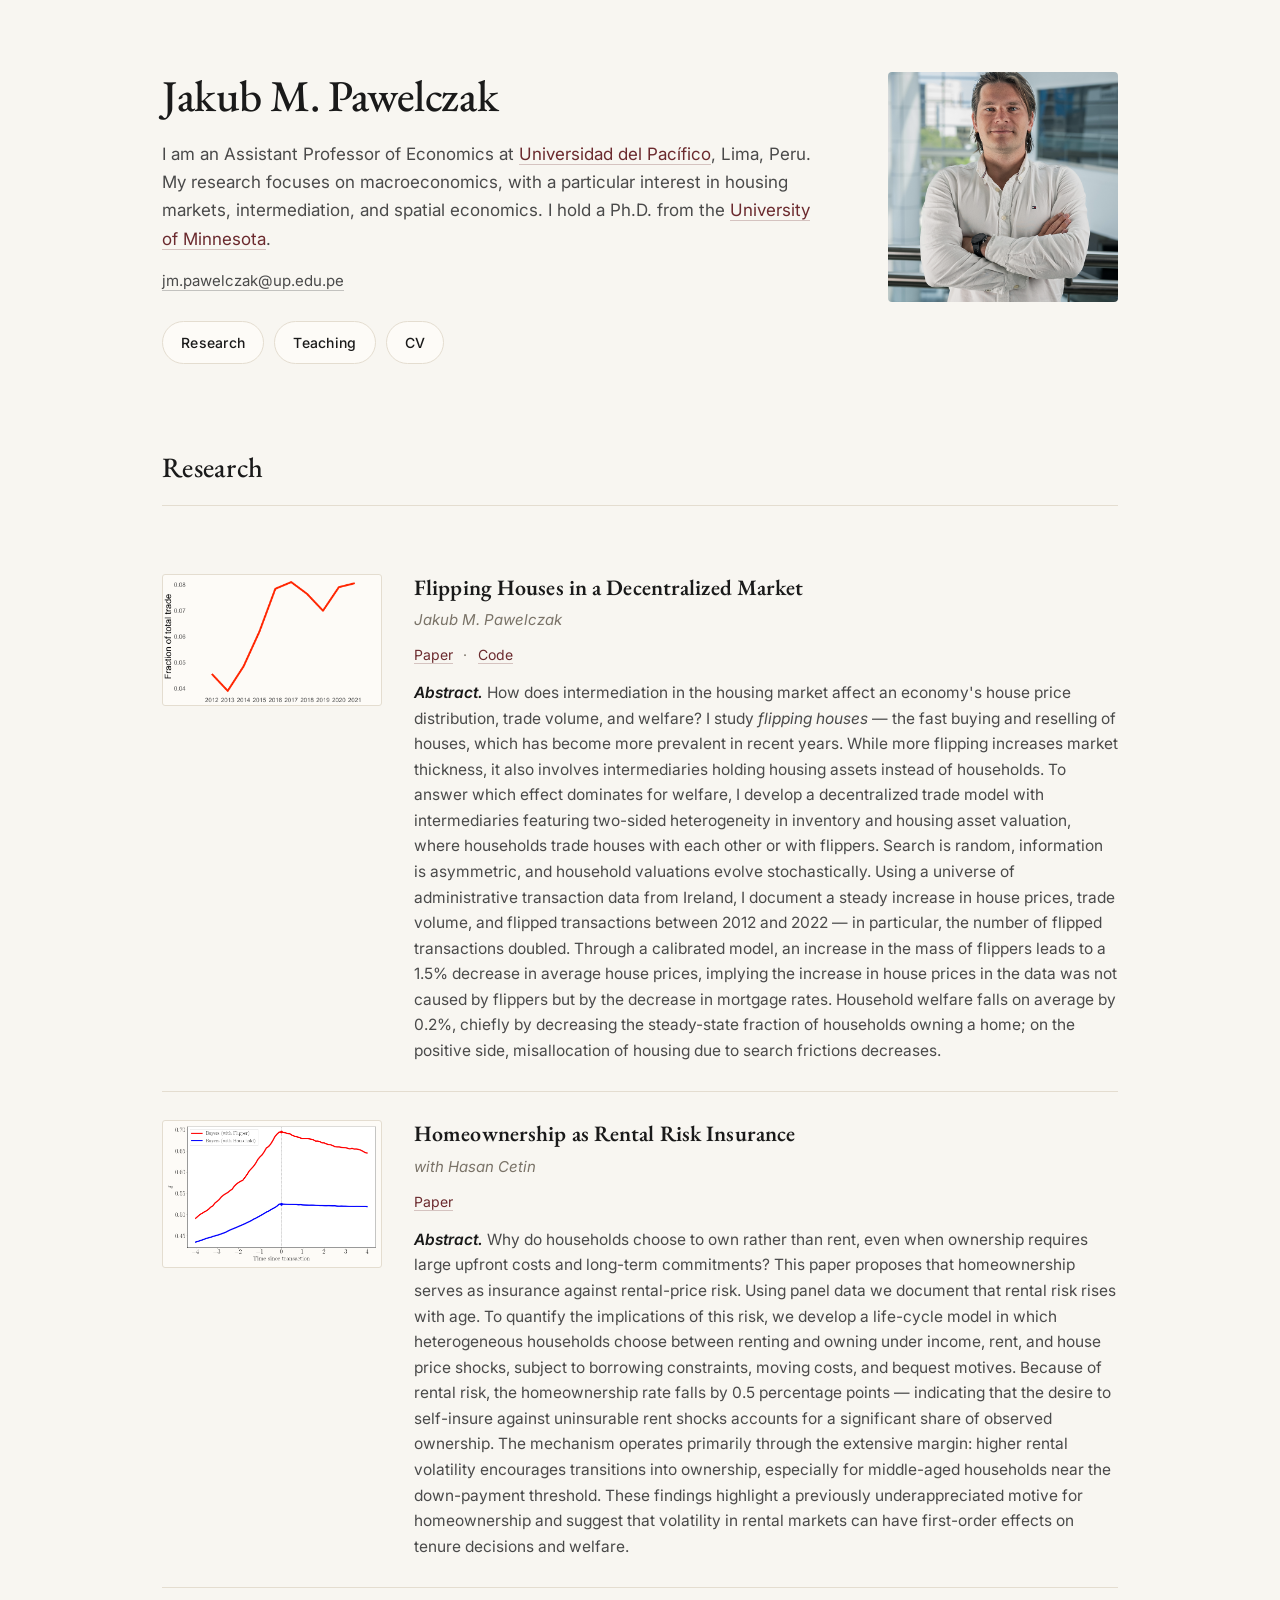
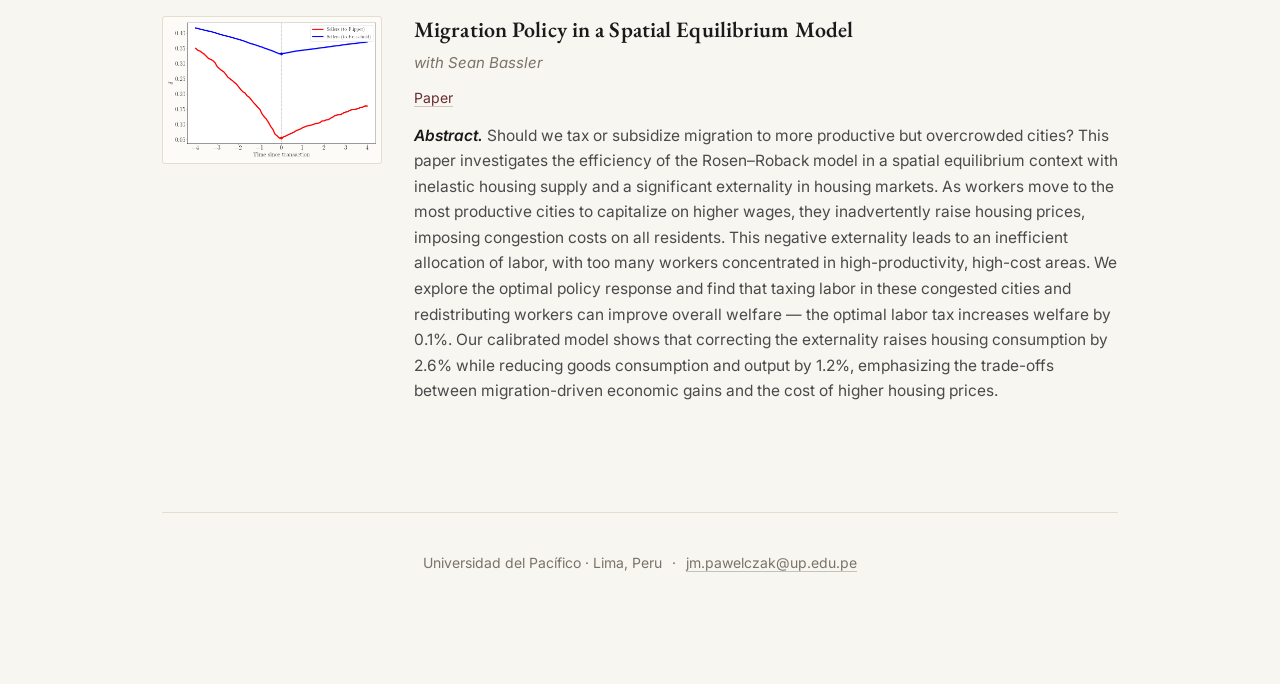
==== index.html @ a95be09c "Initial commit: professor-style redesign of jakubpawelczak.com" ====
<!DOCTYPE html>
<html lang="en">
<head>
    <meta charset="UTF-8">
    <meta http-equiv="X-UA-Compatible" content="IE=edge">
    <meta name="viewport" content="width=device-width, initial-scale=1.0">
    <title>Jakub M. Pawelczak</title>

    <meta name="description" content="Jakub M. Pawelczak — Assistant Professor of Economics at Universidad del Pacífico. Research in macroeconomics, housing, intermediation, and spatial economics.">
    <meta property="og:title" content="Jakub M. Pawelczak">
    <meta property="og:description" content="Assistant Professor of Economics at Universidad del Pacífico. Research in macroeconomics, housing, intermediation, and spatial economics.">
    <meta property="og:image" content="assets/figures/me.JPG">
    <meta property="og:url" content="https://www.jakubpawelczak.com">
    <meta property="og:type" content="website">
    <meta name="twitter:card" content="summary_large_image">

    <link rel="preconnect" href="https://fonts.googleapis.com">
    <link rel="preconnect" href="https://fonts.gstatic.com" crossorigin>
    <link href="https://fonts.googleapis.com/css2?family=EB+Garamond:ital,wght@0,400;0,500;0,600;1,400&family=Inter:wght@400;500;600;700&display=swap" rel="stylesheet">

    <link rel="stylesheet" href="assets/css/style.css">
</head>
<body>

<main class="page">

    <!-- ======= HEADER: bio + photo + nav buttons ======= -->
    <header class="hero">
        <div class="hero-text">
            <h1 class="name">Jakub M. Pawelczak</h1>
            <p class="bio">
                I am an Assistant Professor of Economics at
                <a href="https://www.up.edu.pe/" target="_blank" rel="noopener">Universidad del Pacífico</a>,
                Lima, Peru.
                My research focuses on macroeconomics, with a particular interest in housing markets,
                intermediation, and spatial economics. I hold a Ph.D. from the
                <a href="https://cla.umn.edu/economics" target="_blank" rel="noopener">University of Minnesota</a>.
            </p>
            <p class="contact">
                <a href="mailto:jm.pawelczak@up.edu.pe">jm.pawelczak@up.edu.pe</a>
            </p>

            <nav class="nav">
                <a href="#research" class="nav-btn">Research</a>
                <a href="teaching/" class="nav-btn">Teaching</a>
                <a href="cv/Jakub Pawelczak-CV-10-2024.pdf" target="_blank" rel="noopener" class="nav-btn">CV</a>
            </nav>
        </div>

        <div class="hero-photo">
            <img src="assets/figures/me.JPG" alt="Portrait of Jakub M. Pawelczak">
        </div>
    </header>


    <!-- ======= RESEARCH ======= -->
    <section id="research" class="research">
        <h2 class="section-heading">Research</h2>

        <!-- Paper 1 -->
        <article class="paper">
            <div class="paper-thumb">
                <a href="papers/Flippers.pdf" target="_blank" rel="noopener">
                    <img src="assets/figures/papers/flippers.png" alt="Flipped transactions in Ireland, 2012–2021">
                </a>
            </div>
            <div class="paper-body">
                <h3 class="paper-title">
                    <a href="papers/Flippers.pdf" target="_blank" rel="noopener">
                        Flipping Houses in a Decentralized Market
                    </a>
                </h3>
                <p class="paper-authors">Jakub M. Pawelczak</p>
                <p class="paper-links">
                    <a href="papers/Flippers.pdf" target="_blank" rel="noopener">Paper</a>
                    <span class="sep">·</span>
                    <a href="https://github.com/qbapawelczak/FLIPPERS" target="_blank" rel="noopener">Code</a>
                </p>
                <p class="paper-abstract">
                    <span class="abs-label">Abstract.</span>
                    How does intermediation in the housing market affect an economy's house price distribution,
                    trade volume, and welfare? I study <em>flipping houses</em> — the fast buying and reselling of
                    houses, which has become more prevalent in recent years. While more flipping increases market
                    thickness, it also involves intermediaries holding housing assets instead of households. To
                    answer which effect dominates for welfare, I develop a decentralized trade model with
                    intermediaries featuring two-sided heterogeneity in inventory and housing asset valuation,
                    where households trade houses with each other or with flippers. Search is random, information
                    is asymmetric, and household valuations evolve stochastically. Using a universe of
                    administrative transaction data from Ireland, I document a steady increase in house prices,
                    trade volume, and flipped transactions between 2012 and 2022 — in particular, the number of
                    flipped transactions doubled. Through a calibrated model, an increase in the mass of flippers
                    leads to a 1.5% decrease in average house prices, implying the increase in house prices in the
                    data was not caused by flippers but by the decrease in mortgage rates. Household welfare falls
                    on average by 0.2%, chiefly by decreasing the steady-state fraction of households owning a
                    home; on the positive side, misallocation of housing due to search frictions decreases.
                </p>
            </div>
        </article>

        <!-- Paper 2 -->
        <article class="paper">
            <div class="paper-thumb">
                <a href="papers/Homeownership.pdf" target="_blank" rel="noopener">
                    <img src="assets/figures/papers/homeownership.png" alt="Placeholder figure for Homeownership as Rental Risk Insurance">
                </a>
            </div>
            <div class="paper-body">
                <h3 class="paper-title">
                    <a href="papers/Homeownership.pdf" target="_blank" rel="noopener">
                        Homeownership as Rental Risk Insurance
                    </a>
                </h3>
                <p class="paper-authors">with Hasan Cetin</p>
                <p class="paper-links">
                    <a href="papers/Homeownership.pdf" target="_blank" rel="noopener">Paper</a>
                </p>
                <p class="paper-abstract">
                    <span class="abs-label">Abstract.</span>
                    Why do households choose to own rather than rent, even when ownership requires large upfront
                    costs and long-term commitments? This paper proposes that homeownership serves as insurance
                    against rental-price risk. Using panel data we document that rental risk rises with age. To
                    quantify the implications of this risk, we develop a life-cycle model in which heterogeneous
                    households choose between renting and owning under income, rent, and house price shocks,
                    subject to borrowing constraints, moving costs, and bequest motives. Because of rental risk,
                    the homeownership rate falls by 0.5 percentage points — indicating that the desire to
                    self-insure against uninsurable rent shocks accounts for a significant share of observed
                    ownership. The mechanism operates primarily through the extensive margin: higher rental
                    volatility encourages transitions into ownership, especially for middle-aged households near
                    the down-payment threshold. These findings highlight a previously underappreciated motive for
                    homeownership and suggest that volatility in rental markets can have first-order effects on
                    tenure decisions and welfare.
                </p>
            </div>
        </article>

        <!-- Paper 3 -->
        <article class="paper">
            <div class="paper-thumb">
                <a href="papers/Migration.pdf" target="_blank" rel="noopener">
                    <img src="assets/figures/papers/migration.png" alt="Placeholder figure for Migration Policy in a Spatial Equilibrium Model">
                </a>
            </div>
            <div class="paper-body">
                <h3 class="paper-title">
                    <a href="papers/Migration.pdf" target="_blank" rel="noopener">
                        Migration Policy in a Spatial Equilibrium Model
                    </a>
                </h3>
                <p class="paper-authors">with Sean Bassler</p>
                <p class="paper-links">
                    <a href="papers/Migration.pdf" target="_blank" rel="noopener">Paper</a>
                </p>
                <p class="paper-abstract">
                    <span class="abs-label">Abstract.</span>
                    Should we tax or subsidize migration to more productive but overcrowded cities? This paper
                    investigates the efficiency of the Rosen–Roback model in a spatial equilibrium context with
                    inelastic housing supply and a significant externality in housing markets. As workers move to
                    the most productive cities to capitalize on higher wages, they inadvertently raise housing
                    prices, imposing congestion costs on all residents. This negative externality leads to an
                    inefficient allocation of labor, with too many workers concentrated in high-productivity,
                    high-cost areas. We explore the optimal policy response and find that taxing labor in these
                    congested cities and redistributing workers can improve overall welfare — the optimal labor
                    tax increases welfare by 0.1%. Our calibrated model shows that correcting the externality
                    raises housing consumption by 2.6% while reducing goods consumption and output by 1.2%,
                    emphasizing the trade-offs between migration-driven economic gains and the cost of higher
                    housing prices.
                </p>
            </div>
        </article>
    </section>


    <!-- ======= FOOTER ======= -->
    <footer class="footer">
        <p>
            Universidad del Pacífico · Lima, Peru
            <span class="sep">·</span>
            <a href="mailto:jm.pawelczak@up.edu.pe">jm.pawelczak@up.edu.pe</a>
        </p>
    </footer>

</main>

</body>
</html>
---- assets/css/style.css ----
/* ---------- tokens ---------- */
:root {
    --bg:          #f8f6f1;      /* warm off-white */
    --surface:     #fdfbf7;      /* slightly lighter card surface */
    --ink:         #1a1a1a;
    --ink-soft:    #4a4a4a;
    --muted:       #7a7368;
    --rule:        #e4ddd0;
    --accent:      #6b2a2e;      /* muted burgundy */
    --accent-hover:#8f3a3f;

    --serif:       "EB Garamond", "Iowan Old Style", "Apple Garamond", Georgia, serif;
    --sans:        "Inter", -apple-system, BlinkMacSystemFont, "Segoe UI", Helvetica, Arial, sans-serif;

    --maxw:        1020px;
}

/* ---------- reset ---------- */
*, *::before, *::after { box-sizing: border-box; }
html, body { margin: 0; padding: 0; }
img { max-width: 100%; height: auto; display: block; }

/* ---------- base ---------- */
body {
    background: var(--bg);
    color: var(--ink);
    font-family: var(--sans);
    font-size: 17px;
    line-height: 1.65;
    -webkit-font-smoothing: antialiased;
    -moz-osx-font-smoothing: grayscale;
}

a {
    color: var(--accent);
    text-decoration: none;
    border-bottom: 1px solid rgba(107, 42, 46, 0.25);
    transition: color 0.15s ease, border-color 0.15s ease;
}
a:hover {
    color: var(--accent-hover);
    border-bottom-color: var(--accent-hover);
}

.sep {
    color: var(--muted);
    margin: 0 0.45em;
    user-select: none;
}

/* ---------- layout ---------- */
.page {
    max-width: var(--maxw);
    margin: 0 auto;
    padding: 72px 32px 96px;
}

/* ---------- hero ---------- */
.hero {
    display: grid;
    grid-template-columns: 1fr 230px;
    gap: 56px;
    align-items: start;
    margin-bottom: 80px;
}

.hero-text .name {
    font-family: var(--serif);
    font-weight: 500;
    font-size: 44px;
    line-height: 1.1;
    margin: 0 0 20px 0;
    letter-spacing: -0.01em;
}

.bio {
    font-size: 17px;
    color: var(--ink-soft);
    margin: 0 0 16px 0;
    max-width: 60ch;
}

.contact {
    font-size: 15px;
    color: var(--muted);
    margin: 0 0 28px 0;
}
.contact a {
    color: var(--ink-soft);
    border-bottom-color: rgba(74, 74, 74, 0.3);
}
.contact a:hover {
    color: var(--accent);
    border-bottom-color: var(--accent);
}

.nav {
    display: flex;
    gap: 10px;
    flex-wrap: wrap;
}
.nav-btn {
    font-family: var(--sans);
    font-weight: 500;
    font-size: 14px;
    letter-spacing: 0.02em;
    padding: 9px 18px;
    border: 1px solid var(--rule);
    border-radius: 999px;
    background: var(--surface);
    color: var(--ink);
    transition: background 0.15s ease, border-color 0.15s ease, color 0.15s ease;
}
.nav-btn:hover {
    background: var(--ink);
    border-color: var(--ink);
    color: var(--bg);
}

.hero-photo {
    width: 230px;
}
.hero-photo img {
    width: 230px;
    height: 230px;
    object-fit: cover;
    border-radius: 4px;
    filter: grayscale(15%);
}

/* ---------- research ---------- */
.section-heading {
    font-family: var(--serif);
    font-weight: 500;
    font-size: 28px;
    margin: 0 0 40px 0;
    padding-bottom: 14px;
    border-bottom: 1px solid var(--rule);
    letter-spacing: 0.01em;
}

.paper {
    display: grid;
    grid-template-columns: 220px 1fr;
    gap: 32px;
    padding: 28px 0;
    border-bottom: 1px solid var(--rule);
}
.paper:last-child {
    border-bottom: none;
}

.paper-thumb img {
    width: 100%;
    border-radius: 3px;
    background: var(--surface);
    border: 1px solid var(--rule);
    transition: transform 0.2s ease, box-shadow 0.2s ease;
}
.paper-thumb a {
    display: block;
    border: none;
}
.paper-thumb a:hover img {
    transform: translateY(-2px);
    box-shadow: 0 6px 24px rgba(26, 26, 26, 0.08);
}

.paper-title {
    font-family: var(--serif);
    font-weight: 600;
    font-size: 22px;
    line-height: 1.3;
    margin: 0 0 6px 0;
    letter-spacing: 0.005em;
}
.paper-title a {
    color: var(--ink);
    border-bottom: none;
}
.paper-title a:hover {
    color: var(--accent);
}

.paper-authors {
    font-size: 15px;
    color: var(--muted);
    font-style: italic;
    margin: 0 0 10px 0;
}

.paper-links {
    font-size: 14px;
    margin: 0 0 14px 0;
}

.paper-abstract {
    font-size: 15.5px;
    line-height: 1.65;
    color: var(--ink-soft);
    margin: 0;
}
.abs-label {
    font-weight: 600;
    color: var(--ink);
    font-style: italic;
}

/* ---------- footer ---------- */
.footer {
    margin-top: 80px;
    padding-top: 24px;
    border-top: 1px solid var(--rule);
    color: var(--muted);
    font-size: 14px;
    text-align: center;
}
.footer a {
    color: var(--muted);
    border-bottom-color: rgba(122, 115, 104, 0.4);
}
.footer a:hover {
    color: var(--accent);
    border-bottom-color: var(--accent);
}

/* ---------- responsive ---------- */
@media (max-width: 720px) {
    .page {
        padding: 48px 22px 72px;
    }
    .hero {
        grid-template-columns: 1fr;
        gap: 28px;
    }
    .hero-photo {
        width: 140px;
        order: -1;
    }
    .hero-photo img {
        width: 140px;
        height: 140px;
    }
    .hero-text .name {
        font-size: 34px;
    }
    .paper {
        grid-template-columns: 1fr;
        gap: 18px;
    }
    .paper-thumb {
        max-width: 280px;
    }
    .section-heading {
        font-size: 24px;
    }
}
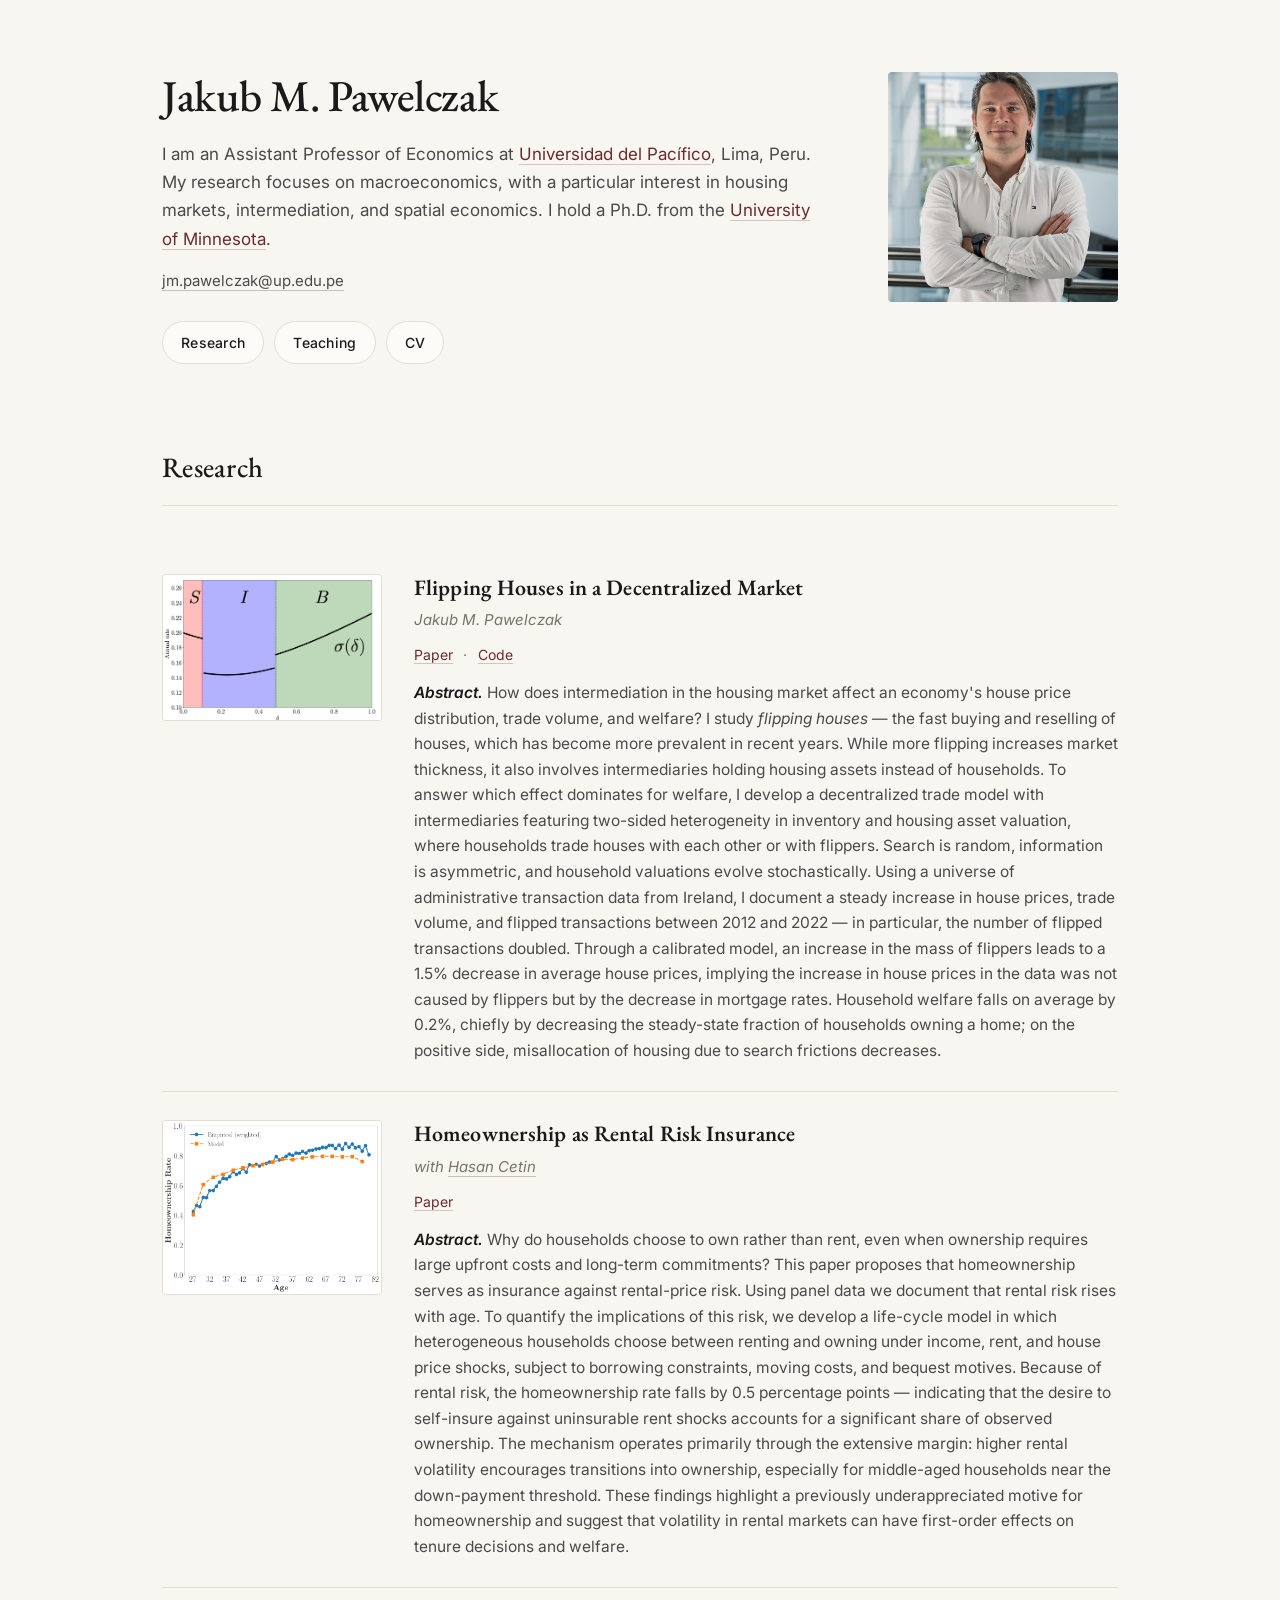
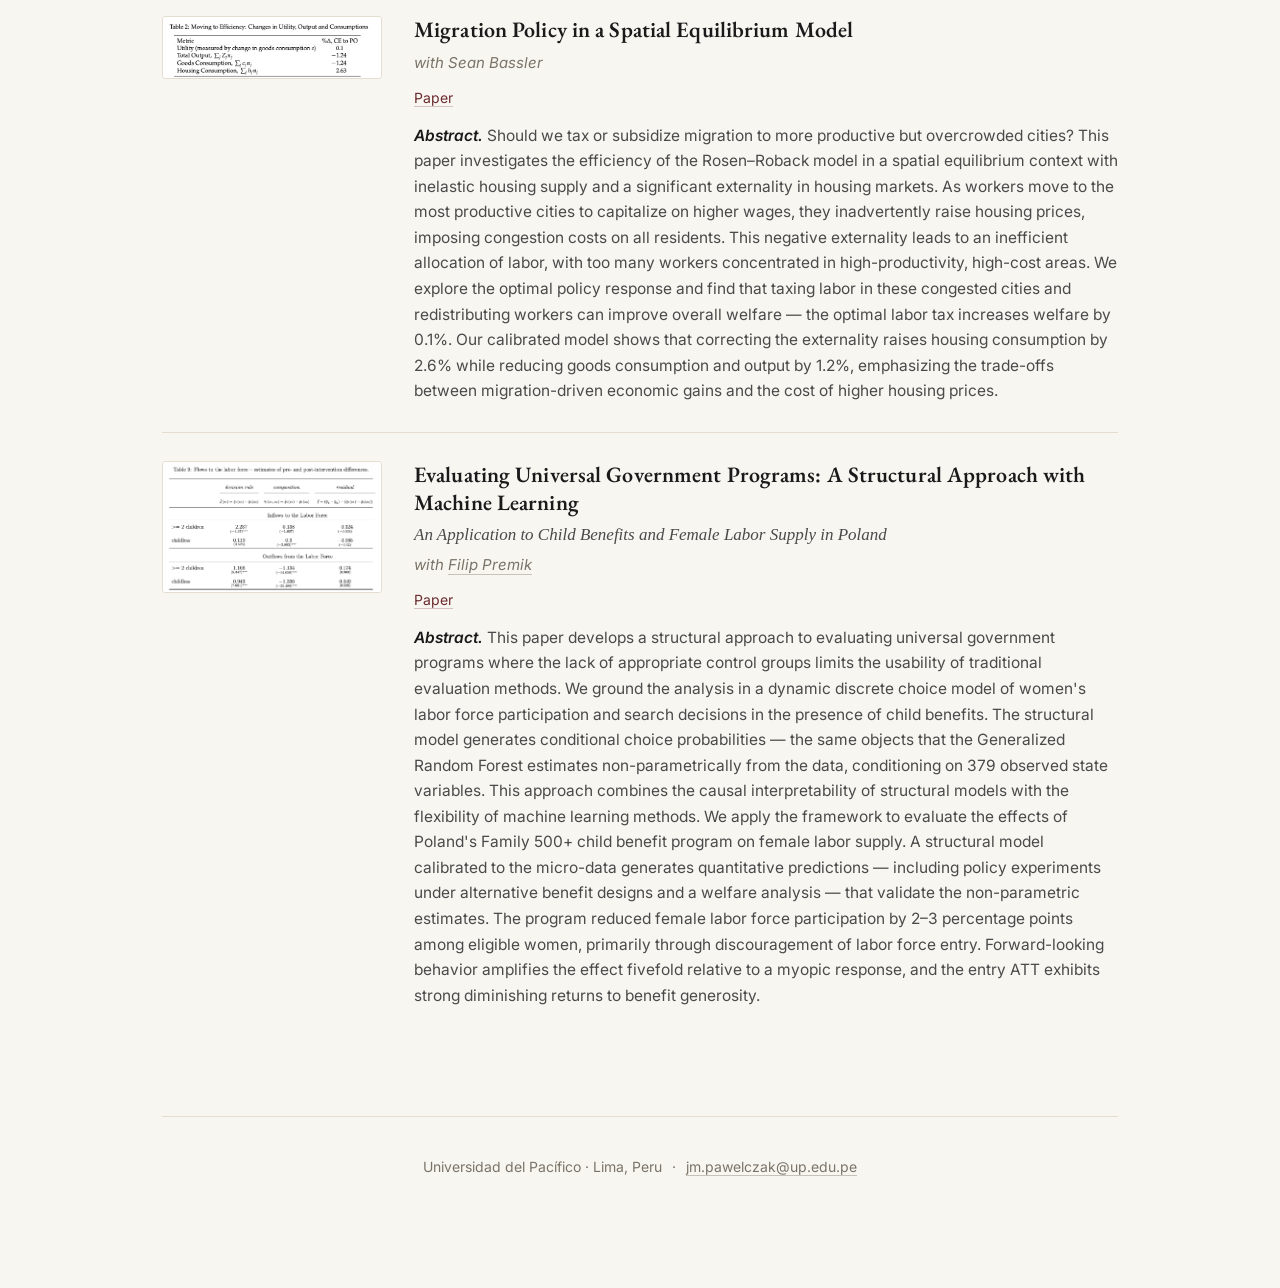
==== commit 569a1e0d: "Add Family 500+ paper; update flippers/homeownership/family500 figures; link coauthor sites" ====
--- a/index.html
+++ b/index.html
@@ -101,7 +101,7 @@
         <article class="paper">
             <div class="paper-thumb">
                 <a href="papers/Homeownership.pdf" target="_blank" rel="noopener">
-                    <img src="assets/figures/papers/homeownership.png" alt="Placeholder figure for Homeownership as Rental Risk Insurance">
+                    <img src="assets/figures/papers/homeownership.png" alt="Figure for Homeownership as Rental Risk Insurance">
                 </a>
             </div>
             <div class="paper-body">
@@ -110,7 +110,7 @@
                         Homeownership as Rental Risk Insurance
                     </a>
                 </h3>
-                <p class="paper-authors">with Hasan Cetin</p>
+                <p class="paper-authors">with <a href="https://www.hasancetin.net/" target="_blank" rel="noopener">Hasan Cetin</a></p>
                 <p class="paper-links">
                     <a href="papers/Homeownership.pdf" target="_blank" rel="noopener">Paper</a>
                 </p>
@@ -167,6 +167,45 @@
                 </p>
             </div>
         </article>
+
+        <!-- Paper 4 -->
+        <article class="paper">
+            <div class="paper-thumb">
+                <a href="papers/Family500.pdf" target="_blank" rel="noopener">
+                    <img src="assets/figures/papers/family500.png" alt="Figure for Evaluating Universal Government Programs">
+                </a>
+            </div>
+            <div class="paper-body">
+                <h3 class="paper-title">
+                    <a href="papers/Family500.pdf" target="_blank" rel="noopener">
+                        Evaluating Universal Government Programs: A Structural Approach with Machine Learning
+                    </a>
+                </h3>
+                <p class="paper-subtitle">An Application to Child Benefits and Female Labor Supply in Poland</p>
+                <p class="paper-authors">with <a href="https://www.filippremik.com/" target="_blank" rel="noopener">Filip Premik</a></p>
+                <p class="paper-links">
+                    <a href="papers/Family500.pdf" target="_blank" rel="noopener">Paper</a>
+                </p>
+                <p class="paper-abstract">
+                    <span class="abs-label">Abstract.</span>
+                    This paper develops a structural approach to evaluating universal government programs where
+                    the lack of appropriate control groups limits the usability of traditional evaluation methods.
+                    We ground the analysis in a dynamic discrete choice model of women's labor force participation
+                    and search decisions in the presence of child benefits. The structural model generates
+                    conditional choice probabilities — the same objects that the Generalized Random Forest
+                    estimates non-parametrically from the data, conditioning on 379 observed state variables.
+                    This approach combines the causal interpretability of structural models with the flexibility
+                    of machine learning methods. We apply the framework to evaluate the effects of Poland's Family
+                    500+ child benefit program on female labor supply. A structural model calibrated to the
+                    micro-data generates quantitative predictions — including policy experiments under alternative
+                    benefit designs and a welfare analysis — that validate the non-parametric estimates. The
+                    program reduced female labor force participation by 2–3 percentage points among eligible
+                    women, primarily through discouragement of labor force entry. Forward-looking behavior
+                    amplifies the effect fivefold relative to a myopic response, and the entry ATT exhibits
+                    strong diminishing returns to benefit generosity.
+                </p>
+            </div>
+        </article>
     </section>
 
 
--- a/assets/css/style.css
+++ b/assets/css/style.css
@@ -182,11 +182,30 @@
     color: var(--accent);
 }
 
+.paper-subtitle {
+    font-family: var(--serif);
+    font-style: italic;
+    font-weight: 400;
+    font-size: 17px;
+    color: var(--ink-soft);
+    line-height: 1.35;
+    margin: 0 0 6px 0;
+}
+
 .paper-authors {
     font-size: 15px;
     color: var(--muted);
     font-style: italic;
     margin: 0 0 10px 0;
+}
+.paper-authors a {
+    color: var(--muted);
+    border-bottom-color: rgba(122, 115, 104, 0.4);
+    font-style: italic;
+}
+.paper-authors a:hover {
+    color: var(--accent);
+    border-bottom-color: var(--accent);
 }
 
 .paper-links {
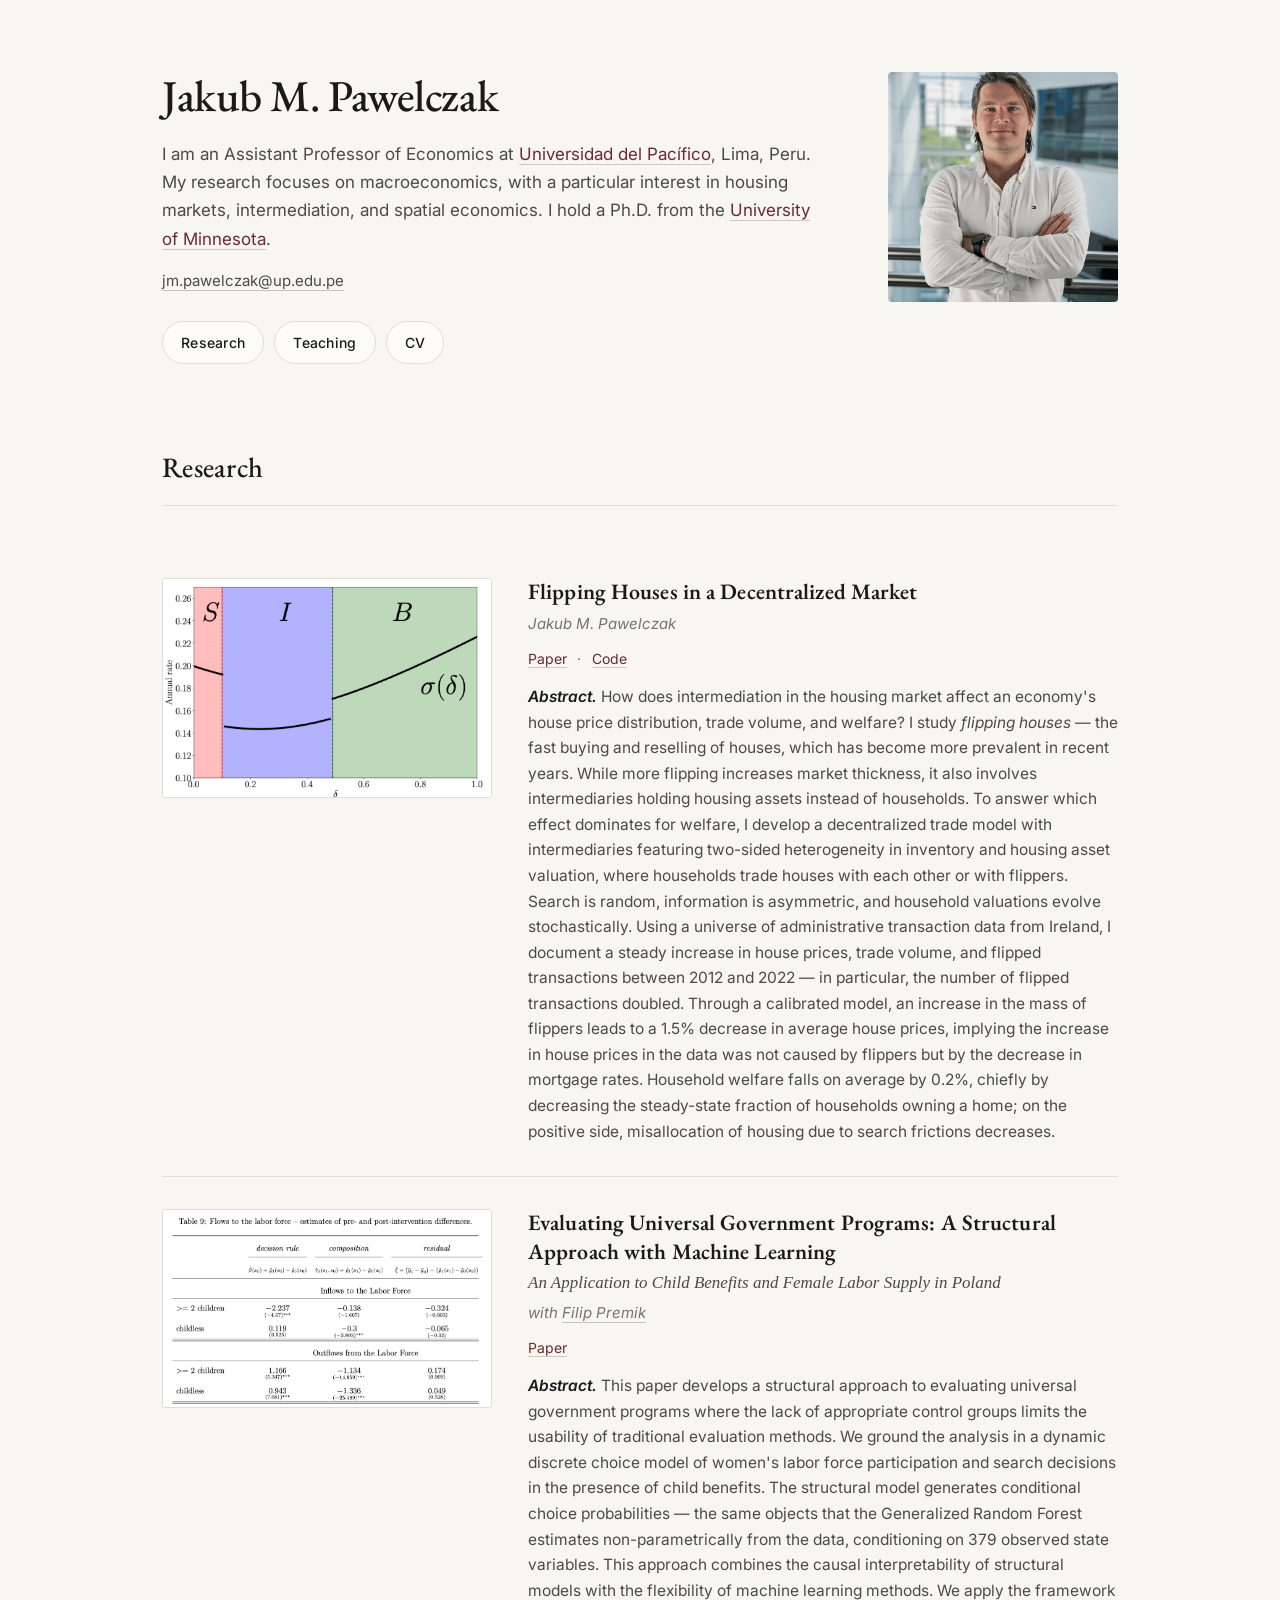
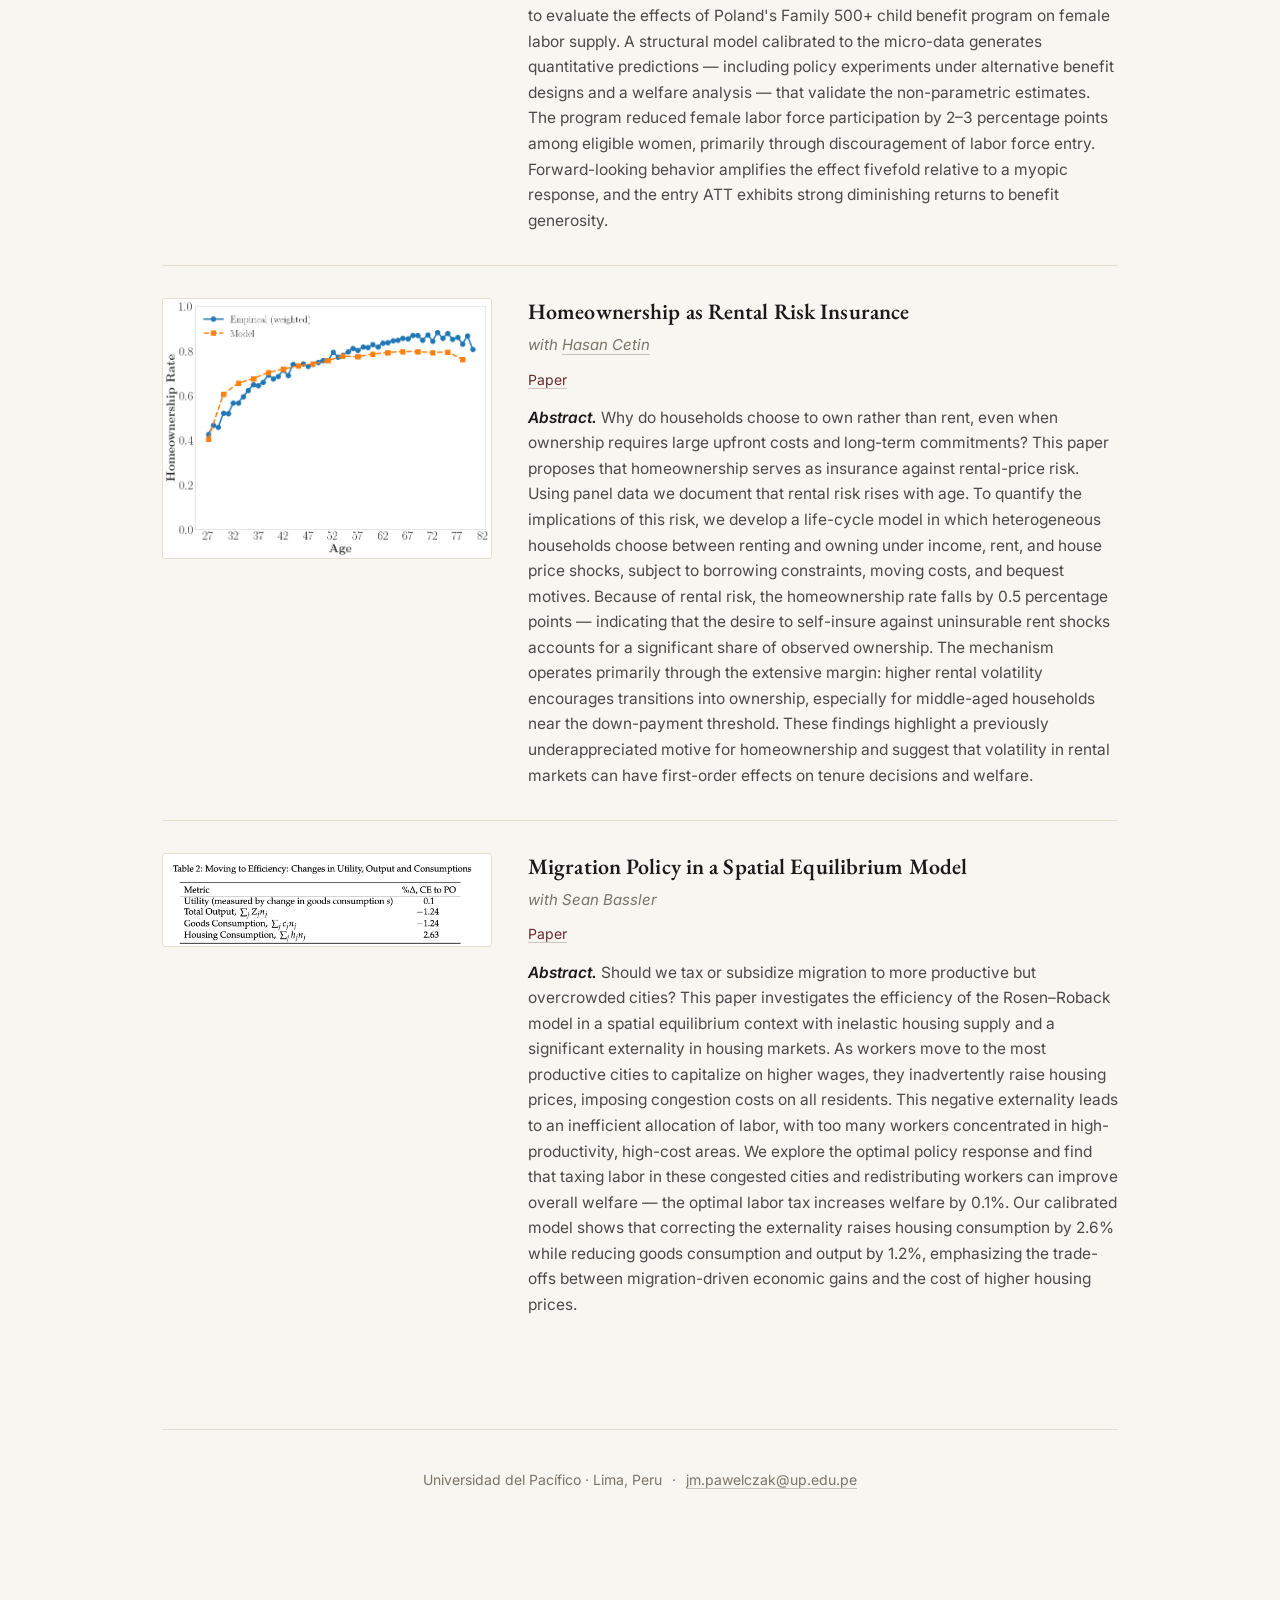
==== commit b409be55: "Enlarge paper thumbnails by 50% and move Family 500+ to 2nd position" ====
--- a/index.html
+++ b/index.html
@@ -100,77 +100,6 @@
         <!-- Paper 2 -->
         <article class="paper">
             <div class="paper-thumb">
-                <a href="papers/Homeownership.pdf" target="_blank" rel="noopener">
-                    <img src="assets/figures/papers/homeownership.png" alt="Figure for Homeownership as Rental Risk Insurance">
-                </a>
-            </div>
-            <div class="paper-body">
-                <h3 class="paper-title">
-                    <a href="papers/Homeownership.pdf" target="_blank" rel="noopener">
-                        Homeownership as Rental Risk Insurance
-                    </a>
-                </h3>
-                <p class="paper-authors">with <a href="https://www.hasancetin.net/" target="_blank" rel="noopener">Hasan Cetin</a></p>
-                <p class="paper-links">
-                    <a href="papers/Homeownership.pdf" target="_blank" rel="noopener">Paper</a>
-                </p>
-                <p class="paper-abstract">
-                    <span class="abs-label">Abstract.</span>
-                    Why do households choose to own rather than rent, even when ownership requires large upfront
-                    costs and long-term commitments? This paper proposes that homeownership serves as insurance
-                    against rental-price risk. Using panel data we document that rental risk rises with age. To
-                    quantify the implications of this risk, we develop a life-cycle model in which heterogeneous
-                    households choose between renting and owning under income, rent, and house price shocks,
-                    subject to borrowing constraints, moving costs, and bequest motives. Because of rental risk,
-                    the homeownership rate falls by 0.5 percentage points — indicating that the desire to
-                    self-insure against uninsurable rent shocks accounts for a significant share of observed
-                    ownership. The mechanism operates primarily through the extensive margin: higher rental
-                    volatility encourages transitions into ownership, especially for middle-aged households near
-                    the down-payment threshold. These findings highlight a previously underappreciated motive for
-                    homeownership and suggest that volatility in rental markets can have first-order effects on
-                    tenure decisions and welfare.
-                </p>
-            </div>
-        </article>
-
-        <!-- Paper 3 -->
-        <article class="paper">
-            <div class="paper-thumb">
-                <a href="papers/Migration.pdf" target="_blank" rel="noopener">
-                    <img src="assets/figures/papers/migration.png" alt="Placeholder figure for Migration Policy in a Spatial Equilibrium Model">
-                </a>
-            </div>
-            <div class="paper-body">
-                <h3 class="paper-title">
-                    <a href="papers/Migration.pdf" target="_blank" rel="noopener">
-                        Migration Policy in a Spatial Equilibrium Model
-                    </a>
-                </h3>
-                <p class="paper-authors">with Sean Bassler</p>
-                <p class="paper-links">
-                    <a href="papers/Migration.pdf" target="_blank" rel="noopener">Paper</a>
-                </p>
-                <p class="paper-abstract">
-                    <span class="abs-label">Abstract.</span>
-                    Should we tax or subsidize migration to more productive but overcrowded cities? This paper
-                    investigates the efficiency of the Rosen–Roback model in a spatial equilibrium context with
-                    inelastic housing supply and a significant externality in housing markets. As workers move to
-                    the most productive cities to capitalize on higher wages, they inadvertently raise housing
-                    prices, imposing congestion costs on all residents. This negative externality leads to an
-                    inefficient allocation of labor, with too many workers concentrated in high-productivity,
-                    high-cost areas. We explore the optimal policy response and find that taxing labor in these
-                    congested cities and redistributing workers can improve overall welfare — the optimal labor
-                    tax increases welfare by 0.1%. Our calibrated model shows that correcting the externality
-                    raises housing consumption by 2.6% while reducing goods consumption and output by 1.2%,
-                    emphasizing the trade-offs between migration-driven economic gains and the cost of higher
-                    housing prices.
-                </p>
-            </div>
-        </article>
-
-        <!-- Paper 4 -->
-        <article class="paper">
-            <div class="paper-thumb">
                 <a href="papers/Family500.pdf" target="_blank" rel="noopener">
                     <img src="assets/figures/papers/family500.png" alt="Figure for Evaluating Universal Government Programs">
                 </a>
@@ -206,6 +135,78 @@
                 </p>
             </div>
         </article>
+
+        <!-- Paper 3 -->
+        <article class="paper">
+            <div class="paper-thumb">
+                <a href="papers/Homeownership.pdf" target="_blank" rel="noopener">
+                    <img src="assets/figures/papers/homeownership.png" alt="Figure for Homeownership as Rental Risk Insurance">
+                </a>
+            </div>
+            <div class="paper-body">
+                <h3 class="paper-title">
+                    <a href="papers/Homeownership.pdf" target="_blank" rel="noopener">
+                        Homeownership as Rental Risk Insurance
+                    </a>
+                </h3>
+                <p class="paper-authors">with <a href="https://www.hasancetin.net/" target="_blank" rel="noopener">Hasan Cetin</a></p>
+                <p class="paper-links">
+                    <a href="papers/Homeownership.pdf" target="_blank" rel="noopener">Paper</a>
+                </p>
+                <p class="paper-abstract">
+                    <span class="abs-label">Abstract.</span>
+                    Why do households choose to own rather than rent, even when ownership requires large upfront
+                    costs and long-term commitments? This paper proposes that homeownership serves as insurance
+                    against rental-price risk. Using panel data we document that rental risk rises with age. To
+                    quantify the implications of this risk, we develop a life-cycle model in which heterogeneous
+                    households choose between renting and owning under income, rent, and house price shocks,
+                    subject to borrowing constraints, moving costs, and bequest motives. Because of rental risk,
+                    the homeownership rate falls by 0.5 percentage points — indicating that the desire to
+                    self-insure against uninsurable rent shocks accounts for a significant share of observed
+                    ownership. The mechanism operates primarily through the extensive margin: higher rental
+                    volatility encourages transitions into ownership, especially for middle-aged households near
+                    the down-payment threshold. These findings highlight a previously underappreciated motive for
+                    homeownership and suggest that volatility in rental markets can have first-order effects on
+                    tenure decisions and welfare.
+                </p>
+            </div>
+        </article>
+
+        <!-- Paper 4 -->
+        <article class="paper">
+            <div class="paper-thumb">
+                <a href="papers/Migration.pdf" target="_blank" rel="noopener">
+                    <img src="assets/figures/papers/migration.png" alt="Figure for Migration Policy in a Spatial Equilibrium Model">
+                </a>
+            </div>
+            <div class="paper-body">
+                <h3 class="paper-title">
+                    <a href="papers/Migration.pdf" target="_blank" rel="noopener">
+                        Migration Policy in a Spatial Equilibrium Model
+                    </a>
+                </h3>
+                <p class="paper-authors">with Sean Bassler</p>
+                <p class="paper-links">
+                    <a href="papers/Migration.pdf" target="_blank" rel="noopener">Paper</a>
+                </p>
+                <p class="paper-abstract">
+                    <span class="abs-label">Abstract.</span>
+                    Should we tax or subsidize migration to more productive but overcrowded cities? This paper
+                    investigates the efficiency of the Rosen–Roback model in a spatial equilibrium context with
+                    inelastic housing supply and a significant externality in housing markets. As workers move to
+                    the most productive cities to capitalize on higher wages, they inadvertently raise housing
+                    prices, imposing congestion costs on all residents. This negative externality leads to an
+                    inefficient allocation of labor, with too many workers concentrated in high-productivity,
+                    high-cost areas. We explore the optimal policy response and find that taxing labor in these
+                    congested cities and redistributing workers can improve overall welfare — the optimal labor
+                    tax increases welfare by 0.1%. Our calibrated model shows that correcting the externality
+                    raises housing consumption by 2.6% while reducing goods consumption and output by 1.2%,
+                    emphasizing the trade-offs between migration-driven economic gains and the cost of higher
+                    housing prices.
+                </p>
+            </div>
+        </article>
+
     </section>
 
 
--- a/assets/css/style.css
+++ b/assets/css/style.css
@@ -141,9 +141,9 @@
 
 .paper {
     display: grid;
-    grid-template-columns: 220px 1fr;
-    gap: 32px;
-    padding: 28px 0;
+    grid-template-columns: 330px 1fr;
+    gap: 36px;
+    padding: 32px 0;
     border-bottom: 1px solid var(--rule);
 }
 .paper:last-child {
@@ -268,7 +268,7 @@
         gap: 18px;
     }
     .paper-thumb {
-        max-width: 280px;
+        max-width: 420px;
     }
     .section-heading {
         font-size: 24px;
